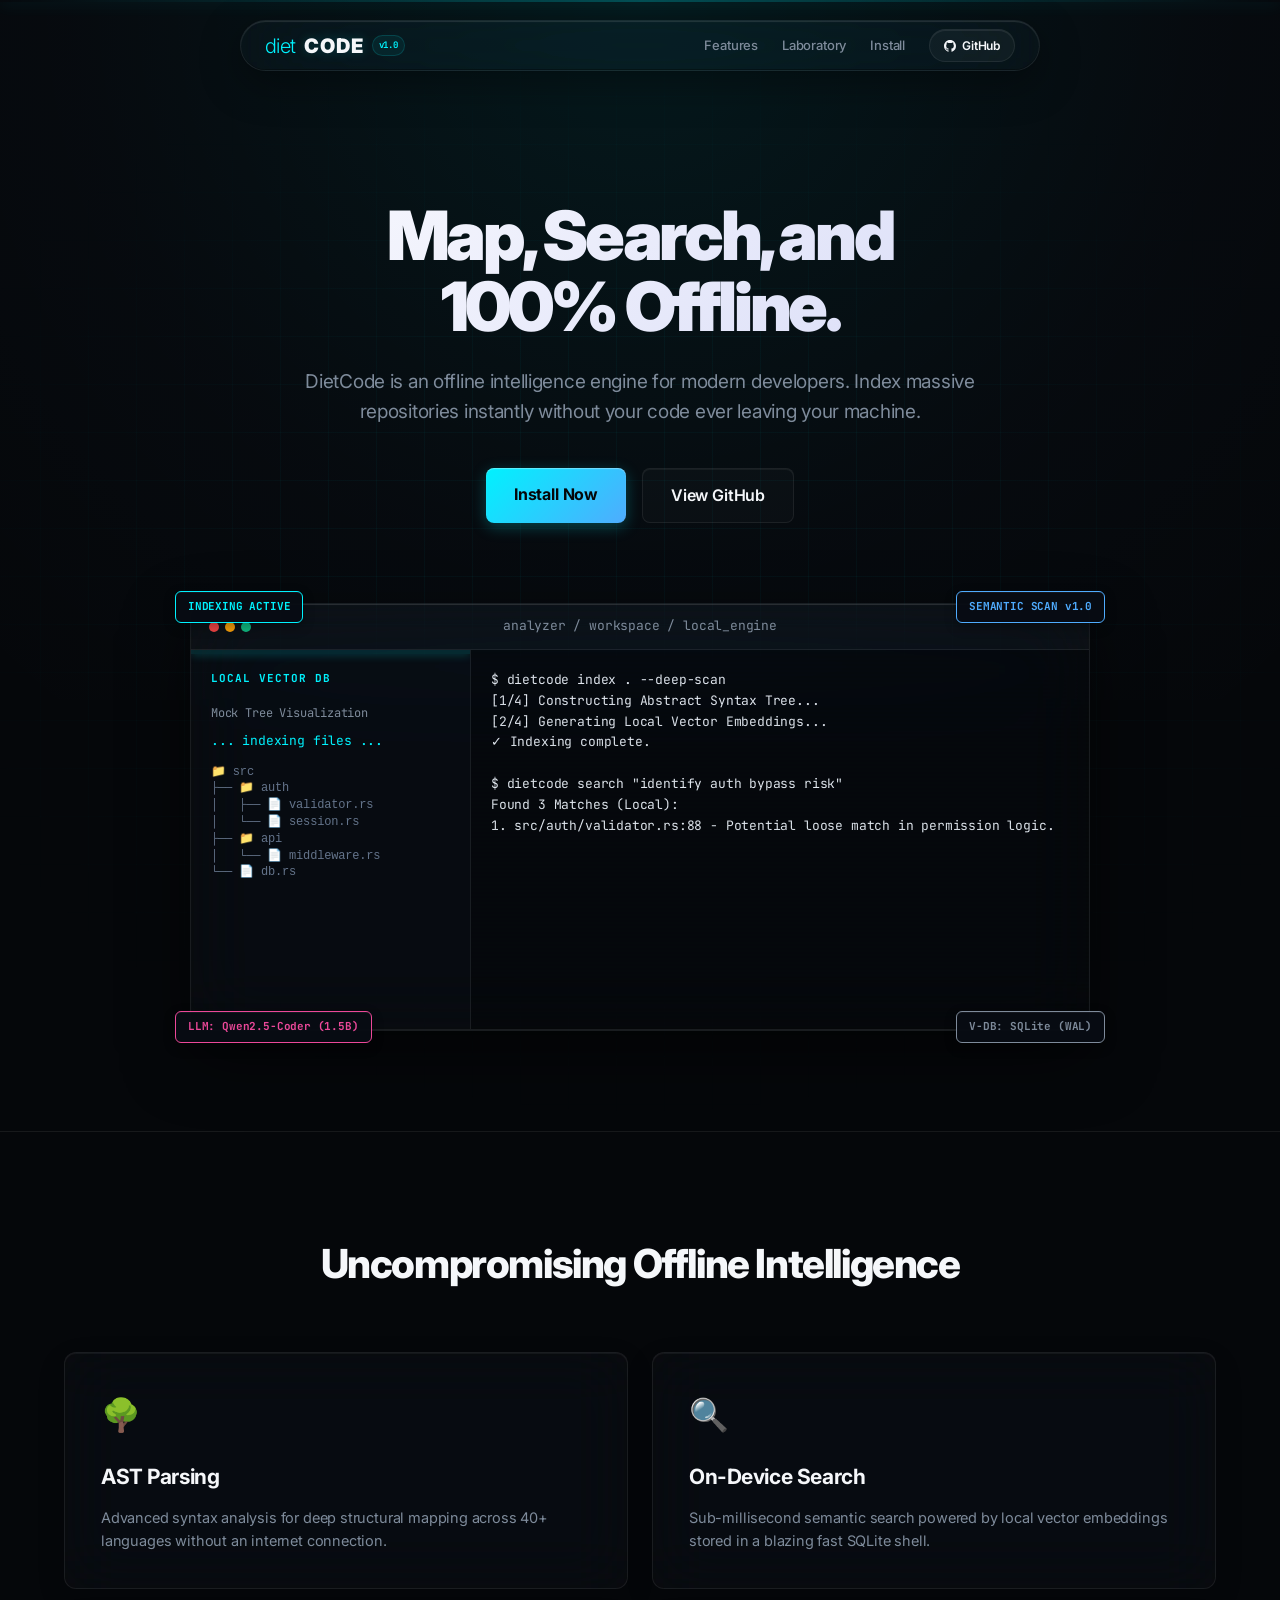
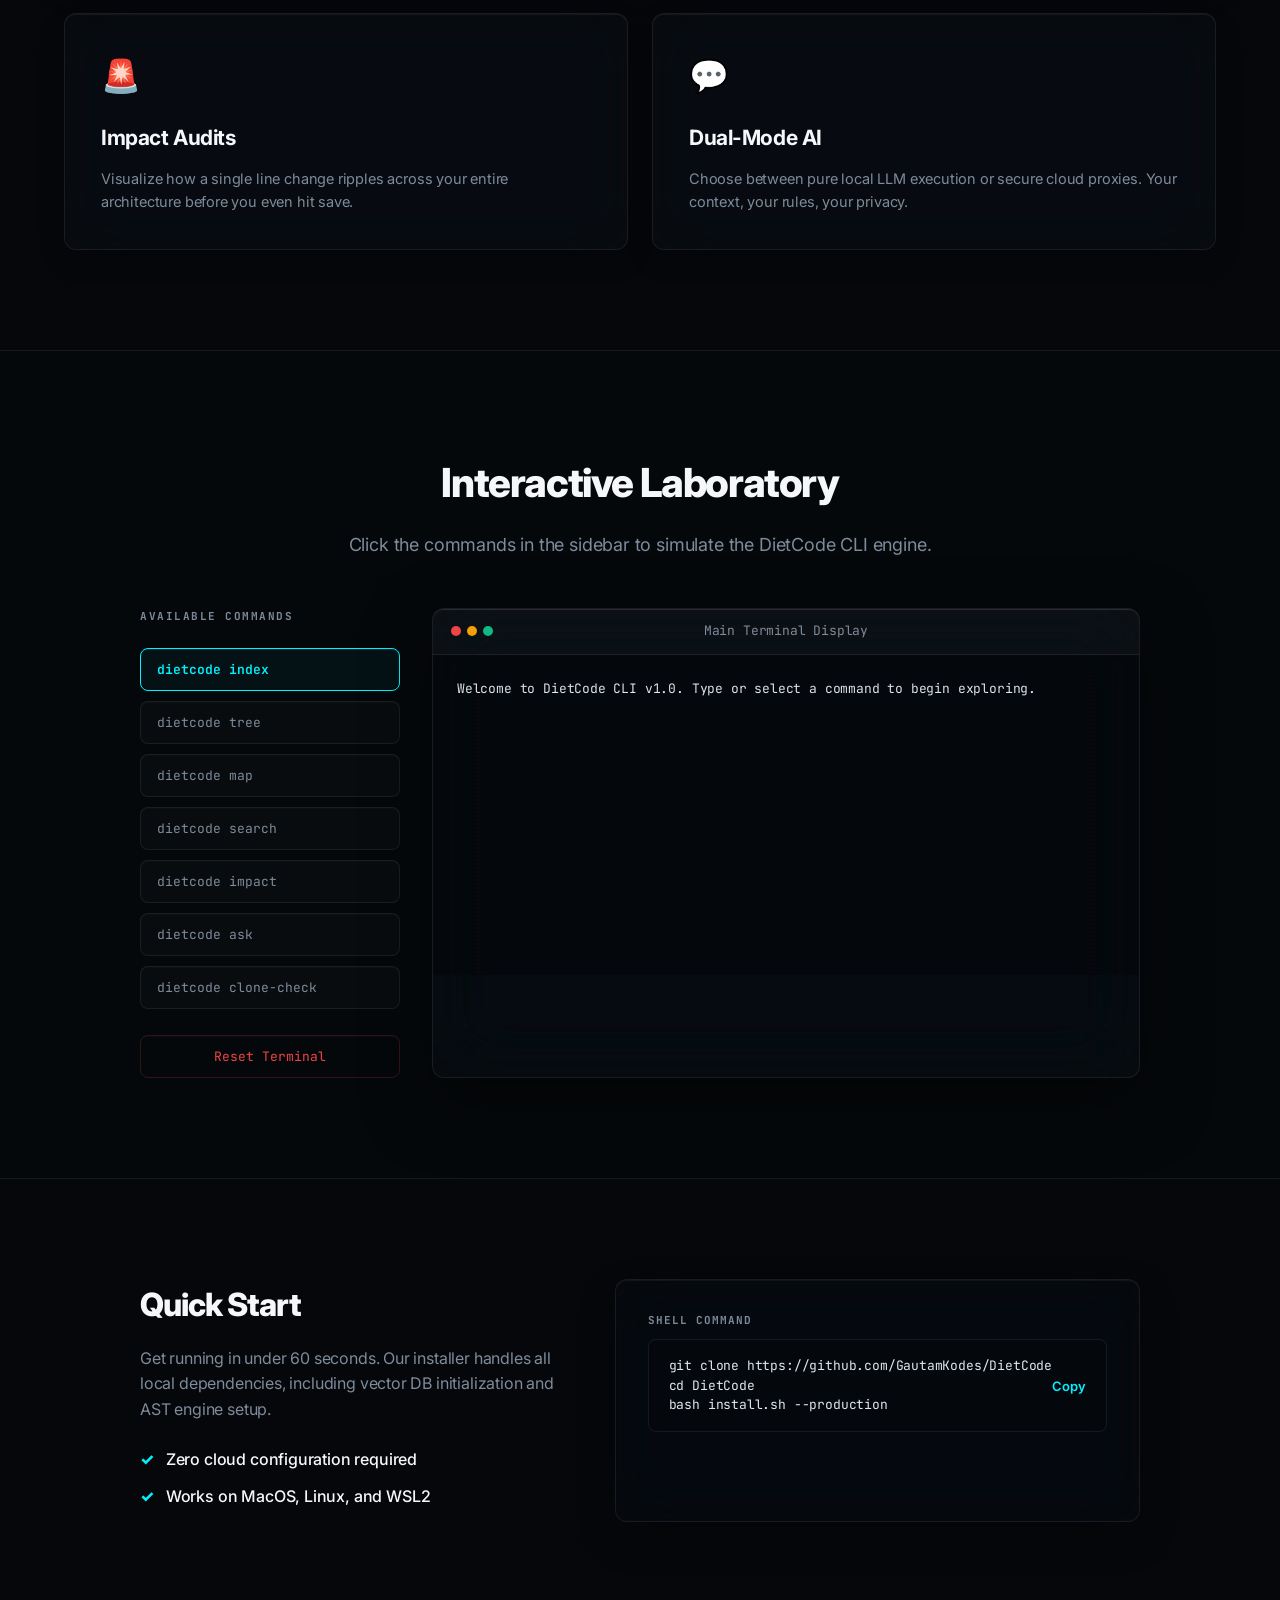
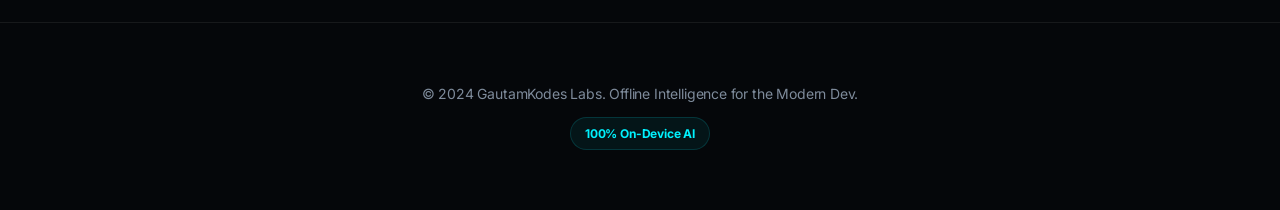
==== web/index.html @ 3bdc7937 "Web page" ====
<!DOCTYPE html>
<html lang="en">
<head>
  <meta charset="UTF-8">
  <meta name="viewport" content="width=device-width, initial-scale=1.0">
  <title>DietCode 🥤 | On-Device AI Code Cartographer & Analyzer</title>
  <meta name="description" content="An offline-ready, privacy-first local CLI utility that indexes codebases, maps dependency impact paths, performs semantic search, and runs codebase Q&A.">
  <link rel="stylesheet" href="style.css">
  <link rel="shortcut icon" href="logo.jpg" type="image/jpeg">
</head>
<body>
  <header>
    <div class="container">
      <a href="#" class="logo" id="header-logo-link">
        <span class="logo-prefix">diet</span><span class="logo-suffix">code</span>
        <span class="logo-version">v1.0</span>
      </a>
      <nav id="header-navigation">
        <a href="#features" id="nav-features">Features</a>
        <a href="#laboratory" id="nav-laboratory">Laboratory</a>
        <a href="#install" id="nav-install">Install</a>
        <a href="https://github.com/GautamKodes/DietCode" class="btn-github" id="nav-github-link" target="_blank">
          <svg stroke="currentColor" fill="currentColor" stroke-width="0" viewBox="0 0 16 16" height="1em" width="1em" xmlns="http://www.w3.org/2000/svg"><path d="M8 0C3.58 0 0 3.58 0 8c0 3.54 2.29 6.53 5.47 7.59.4.07.55-.17.55-.38 0-.19-.01-.82-.01-1.49-2.01.37-2.53-.49-2.69-.94-.09-.23-.48-.94-.82-1.13-.28-.15-.68-.52-.01-.53.63-.01 1.08.58 1.23.82.72 1.21 1.87.87 2.33.66.07-.52.28-.87.51-1.07-1.78-.2-3.64-.89-3.64-3.95 0-.87.31-1.59.82-2.15-.08-.2-.36-1.02.08-2.12 0 0 .67-.21 2.2.82.64-.18 1.32-.27 2-.27.68 0 1.36.09 2 .27 1.53-1.04 2.2-.82 2.2-.82.44 1.1.16 1.92.08 2.12.51.56.82 1.27.82 2.15 0 3.07-1.87 3.75-3.65 3.95.29.25.54.73.54 1.48 0 1.07-.01 1.93-.01 2.2 0 .21.15.46.55.38A8.012 8.012 0 0 0 16 8c0-4.42-3.58-8-8-8z"></path></svg>
          GitHub
        </a>
      </nav>
    </div>
  </header>

  <main>
    <section class="hero" id="hero-section">
      <div class="hero-scan-line"></div>
      <div class="container">
        <h1>Map, Search, and<br>100% Offline.</h1>
        <p>DietCode is an offline intelligence engine for modern developers. Index massive repositories instantly without your code ever leaving your machine.</p>
        <div class="hero-ctas">
          <a href="#install" class="btn-primary" id="hero-btn-install">Install Now</a>
          <a href="https://github.com/GautamKodes/DietCode" class="btn-secondary" id="hero-btn-github" target="_blank">View GitHub</a>
        </div>

        <div class="terminal-container-wrapper" id="hero-terminal-wrapper">
          <div class="floating-badge badge-top-left">INDEXING ACTIVE</div>
          <div class="floating-badge badge-top-right">SEMANTIC SCAN v1.0</div>
          <div class="floating-badge badge-bottom-left">LLM: Qwen2.5-Coder (1.5B)</div>
          <div class="floating-badge badge-bottom-right">V-DB: SQLite (WAL)</div>

          <div class="terminal-mockup" id="hero-terminal">
            <div class="terminal-header">
              <div class="terminal-dots">
                <span class="dot red"></span>
                <span class="dot yellow"></span>
                <span class="dot green"></span>
              </div>
              <div class="terminal-title">analyzer / workspace / local_engine</div>
              <div style="width: 42px;"></div>
            </div>
            <div class="terminal-split-body">
              <div class="terminal-lhs">
                <div class="terminal-lhs-scanline"></div>
                <div class="terminal-lhs-title">Local Vector DB</div>
                <div style="color: var(--text-muted); font-size: 12px; margin-bottom: 8px;">Mock Tree Visualization</div>
                <div style="color: var(--cyan); margin-bottom: 12px;">... indexing files ...</div>
                <pre style="color: #64748B; font-size: 12px; line-height: 1.4;">
📁 src
├── 📁 auth
│   ├── 📄 validator.rs
│   └── 📄 session.rs
├── 📁 api
│   └── 📄 middleware.rs
└── 📄 db.rs</pre>
              </div>
              <div class="terminal-rhs">
                <pre id="terminal-text" style="white-space: pre-wrap; font-family: var(--font-code); color: #E2E8F0;"></pre>
              </div>
            </div>
          </div>
        </div>
      </div>
    </section>

    <section class="features" id="features">
      <div class="container">
        <h2 class="section-title">Uncompromising Offline Intelligence</h2>
        <div class="features-grid">
          <div class="feature-card" id="feature-ast">
            <div class="feature-icon">🌳</div>
            <h3>AST Parsing</h3>
            <p>Advanced syntax analysis for deep structural mapping across 40+ languages without an internet connection.</p>
          </div>
          <div class="feature-card" id="feature-search">
            <div class="feature-icon">🔍</div>
            <h3>On-Device Search</h3>
            <p>Sub-millisecond semantic search powered by local vector embeddings stored in a blazing fast SQLite shell.</p>
          </div>
          <div class="feature-card" id="feature-impact">
            <div class="feature-icon">🚨</div>
            <h3>Impact Audits</h3>
            <p>Visualize how a single line change ripples across your entire architecture before you even hit save.</p>
          </div>
          <div class="feature-card" id="feature-qa">
            <div class="feature-icon">💬</div>
            <h3>Dual-Mode AI</h3>
            <p>Choose between pure local LLM execution or secure cloud proxies. Your context, your rules, your privacy.</p>
          </div>
        </div>
      </div>
    </section>

    <section class="interactive-demo" id="laboratory">
      <div class="container">
        <h2 class="section-title">Interactive Laboratory</h2>
        <p style="text-align: center; color: var(--text-muted); font-size: 18px; max-width: 600px; margin: -40px auto 48px auto;">Click the commands in the sidebar to simulate the DietCode CLI engine.</p>
        <div class="demo-layout">
          <div class="demo-sidebar" id="demo-controls">
            <div class="demo-sidebar-title">Available Commands</div>
            <button class="demo-btn active" data-cmd="index" id="btn-demo-index">dietcode index</button>
            <button class="demo-btn" data-cmd="tree" id="btn-demo-tree">dietcode tree</button>
            <button class="demo-btn" data-cmd="map" id="btn-demo-map">dietcode map</button>
            <button class="demo-btn" data-cmd="search" id="btn-demo-search">dietcode search</button>
            <button class="demo-btn" data-cmd="impact" id="btn-demo-impact">dietcode impact</button>
            <button class="demo-btn" data-cmd="ask" id="btn-demo-ask">dietcode ask</button>
            <button class="demo-btn" data-cmd="clone" id="btn-demo-clone">dietcode clone-check</button>
            <button class="demo-btn btn-reset" id="btn-demo-reset">Reset Terminal</button>
          </div>
          <div class="terminal-mockup" id="demo-terminal">
            <div class="terminal-header">
              <div class="terminal-dots">
                <span class="dot red"></span>
                <span class="dot yellow"></span>
                <span class="dot green"></span>
              </div>
              <div class="terminal-title">Main Terminal Display</div>
              <div style="width: 42px;"></div>
            </div>
            <div class="terminal-body" style="min-height: 320px;">
              <pre id="terminal-text-demo" style="white-space: pre-wrap; font-family: var(--font-code); color: #E2E8F0;"></pre>
            </div>
          </div>
        </div>
      </div>
    </section>

    <section class="installation" id="install">
      <div class="container">
        <div class="install-grid">
          <div class="install-info">
            <h3>Quick Start</h3>
            <p>Get running in under 60 seconds. Our installer handles all local dependencies, including vector DB initialization and AST engine setup.</p>
            <ul class="install-list">
              <li>Zero cloud configuration required</li>
              <li>Works on MacOS, Linux, and WSL2</li>
            </ul>
          </div>
          <div class="install-box">
            <div class="install-label">Shell Command</div>
            <div class="code-block" id="block-install">
              <pre id="code-install" style="font-family: var(--font-code); font-size: 13px; line-height: 1.5; color: #E2E8F0;">git clone https://github.com/GautamKodes/DietCode
cd DietCode
bash install.sh --production</pre>
              <button class="btn-copy" onclick="copyToClipboard('code-install', 'btn-copy-install')" id="btn-copy-install">Copy</button>
            </div>
          </div>
        </div>
      </div>
    </section>
  </main>

  <footer>
    <div class="container">
      <p>© 2024 GautamKodes Labs. Offline Intelligence for the Modern Dev.</p>
      <div class="badge" id="badge-privacy">100% On-Device AI</div>
    </div>
  </footer>

  <script src="app.js"></script>
</body>
</html>
---- web/style.css ----
@import url('https://fonts.googleapis.com/css2?family=Inter:wght@300;400;500;600;700;800;900&family=JetBrains+Mono:wght@400;500;600;700&display=swap');

:root {
  --bg: #05070A;
  --bg-glass: rgba(255, 255, 255, 0.02);
  --border: rgba(255, 255, 255, 0.07);
  --border-light: rgba(255, 255, 255, 0.12);
  --text-main: #F5F7FA;
  --text-muted: #7E8B9B;
  --cyan: #00F2FE;
  --blue: #4FACFE;
  --magenta: #EC4899;
  --font-main: 'Inter', -apple-system, BlinkMacSystemFont, "Segoe UI", Roboto, sans-serif;
  --font-code: 'JetBrains Mono', monospace;
}

* {
  box-sizing: border-box;
  margin: 0;
  padding: 0;
}

html {
  scroll-behavior: smooth;
}

body {
  background-color: var(--bg);
  color: var(--text-main);
  font-family: var(--font-main);
  min-height: 100vh;
  line-height: 1.6;
  overflow-x: hidden;
  position: relative;
  letter-spacing: -0.011em;
}

body::before {
  content: "";
  position: absolute;
  top: 0;
  left: 0;
  right: 0;
  height: 700px;
  background: radial-gradient(circle at 50% 0%, rgba(0, 242, 254, 0.08) 0%, rgba(79, 172, 254, 0.02) 60%, transparent 100%);
  pointer-events: none;
  z-index: 1;
}

.container {
  width: 100%;
  max-width: 1200px;
  margin: 0 auto;
  padding: 0 24px;
}

header {
  position: fixed;
  top: 20px;
  left: 50%;
  transform: translateX(-50%);
  width: calc(100% - 48px);
  max-width: 800px;
  padding: 8px 24px;
  border-radius: 30px;
  background: var(--bg-glass);
  backdrop-filter: blur(40px) saturate(220%);
  -webkit-backdrop-filter: blur(40px) saturate(220%);
  border: 1px solid var(--border);
  box-shadow: 
    inset 0 1px 1px 0 rgba(255, 255, 255, 0.12),
    inset 0 -1px 0 0 rgba(0, 0, 0, 0.3),
    0 1px 3px rgba(0, 0, 0, 0.1),
    0 12px 40px rgba(0, 0, 0, 0.35);
  z-index: 100;
  transition: all 0.3s cubic-bezier(0.16, 1, 0.3, 1);
}

header:hover {
  border-color: rgba(255, 255, 255, 0.15);
  box-shadow: 
    inset 0 1px 1px 0 rgba(255, 255, 255, 0.2),
    inset 0 -1px 0 0 rgba(0, 0, 0, 0.3),
    0 1px 3px rgba(0, 0, 0, 0.15),
    0 16px 48px rgba(0, 242, 254, 0.08);
}

header .container {
  display: flex;
  justify-content: space-between;
  align-items: center;
  padding: 0;
}

.logo {
  display: flex;
  align-items: center;
  gap: 8px;
  text-decoration: none;
}

.logo-prefix {
  font-size: 20px;
  font-weight: 300;
  color: var(--cyan);
  letter-spacing: -0.03em;
}

.logo-suffix {
  font-size: 20px;
  font-weight: 900;
  color: var(--text-main);
  text-transform: uppercase;
  letter-spacing: 0.05em;
  text-shadow: 0 0 12px rgba(0, 242, 254, 0.2);
}

.logo-version {
  font-family: var(--font-code);
  font-size: 9px;
  font-weight: 700;
  color: var(--cyan);
  background: rgba(0, 242, 254, 0.06);
  padding: 2px 6px;
  border-radius: 20px;
  border: 1px solid rgba(0, 242, 254, 0.15);
}

nav {
  display: flex;
  align-items: center;
  gap: 24px;
}

nav a {
  color: var(--text-muted);
  text-decoration: none;
  font-size: 13px;
  font-weight: 500;
  transition: color 0.2s ease;
}

nav a:hover {
  color: var(--cyan);
}

.btn-github {
  display: flex;
  align-items: center;
  gap: 6px;
  padding: 6px 14px;
  border-radius: 30px;
  background: rgba(255, 255, 255, 0.04);
  border: 1px solid var(--border);
  color: var(--text-main);
  text-decoration: none;
  font-size: 12px;
  font-weight: 600;
  box-shadow: inset 0 1px 0 rgba(255, 255, 255, 0.08);
  transition: all 0.2s ease;
}

.btn-github:hover {
  background: rgba(255, 255, 255, 0.08);
  border-color: var(--border-light);
}

.hero {
  padding: 200px 0 100px 0;
  text-align: center;
  position: relative;
}

.hero::after {
  content: "";
  position: absolute;
  top: 0;
  left: 0;
  right: 0;
  bottom: 0;
  background-image: 
    linear-gradient(rgba(0, 242, 254, 0.035) 1px, transparent 1px),
    linear-gradient(90deg, rgba(0, 242, 254, 0.035) 1px, transparent 1px);
  background-size: 48px 48px;
  background-position: center top;
  mask-image: radial-gradient(ellipse 60% 50% at 50% 50%, black 40%, transparent 100%);
  -webkit-mask-image: radial-gradient(ellipse 60% 50% at 50% 50%, black 40%, transparent 100%);
  pointer-events: none;
  z-index: 1;
}

.hero-scan-line {
  position: absolute;
  top: 0;
  left: 0;
  width: 100%;
  height: 2px;
  background: linear-gradient(90deg, transparent, var(--cyan), transparent);
  box-shadow: 0 0 15px var(--cyan);
  opacity: 0.25;
  animation: scan-vertical 7s linear infinite;
  pointer-events: none;
  z-index: 2;
}

@keyframes scan-vertical {
  0% { top: 0%; }
  100% { top: 100%; }
}

.hero .container {
  position: relative;
  z-index: 3;
}

.hero h1 {
  font-size: 68px;
  font-weight: 900;
  letter-spacing: -0.05em;
  line-height: 1.05;
  margin-bottom: 24px;
  background: linear-gradient(135deg, #FFFFFF 0%, #D2D6F6 100%);
  -webkit-background-clip: text;
  -webkit-text-fill-color: transparent;
}

.hero p {
  font-size: 19px;
  color: var(--text-muted);
  max-width: 740px;
  margin: 0 auto 40px auto;
  letter-spacing: -0.015em;
}

.hero-ctas {
  display: flex;
  justify-content: center;
  gap: 16px;
  margin-bottom: 80px;
}

.btn-primary {
  padding: 14px 28px;
  border-radius: 8px;
  background: linear-gradient(135deg, var(--cyan) 0%, var(--blue) 100%);
  color: #05070A;
  text-decoration: none;
  font-weight: 700;
  box-shadow: 
    inset 0 1px 1px rgba(255, 255, 255, 0.35),
    0 4px 15px rgba(0, 242, 254, 0.25);
  transition: all 0.2s ease;
}

.btn-primary:hover {
  transform: translateY(-2px);
  box-shadow: 
    inset 0 1px 1px rgba(255, 255, 255, 0.4),
    0 8px 25px rgba(0, 242, 254, 0.4);
}

.btn-secondary {
  padding: 14px 28px;
  border-radius: 8px;
  background: var(--bg-glass);
  border: 1px solid var(--border);
  color: var(--text-main);
  text-decoration: none;
  font-weight: 600;
  box-shadow: inset 0 1px 0 rgba(255, 255, 255, 0.05);
  transition: all 0.2s ease;
}

.btn-secondary:hover {
  border-color: var(--border-light);
  background: rgba(255, 255, 255, 0.05);
}

.terminal-container-wrapper {
  position: relative;
  max-width: 900px;
  margin: 0 auto;
}

.floating-badge {
  position: absolute;
  padding: 6px 12px;
  border-radius: 6px;
  background: rgba(8, 12, 20, 0.95);
  border: 1px solid var(--border);
  font-family: var(--font-code);
  font-size: 11px;
  font-weight: 700;
  z-index: 10;
  box-shadow: 
    inset 0 1px 0 rgba(255, 255, 255, 0.05),
    0 4px 12px rgba(0, 0, 0, 0.3);
}

@keyframes float-badge-1 {
  0%, 100% { transform: translateY(0) rotate(0deg); }
  50% { transform: translateY(-6px) rotate(-1deg); }
}
@keyframes float-badge-2 {
  0%, 100% { transform: translateY(0) rotate(0deg); }
  50% { transform: translateY(6px) rotate(1deg); }
}

.badge-top-left {
  top: -12px;
  left: -15px;
  border-color: var(--cyan);
  color: var(--cyan);
  animation: float-badge-1 6s ease-in-out infinite;
}

.badge-top-right {
  top: -12px;
  right: -15px;
  border-color: var(--blue);
  color: var(--blue);
  animation: float-badge-2 8s ease-in-out infinite;
}

.badge-bottom-left {
  bottom: -12px;
  left: -15px;
  border-color: var(--magenta);
  color: var(--magenta);
  animation: float-badge-2 7s ease-in-out infinite;
}

.badge-bottom-right {
  bottom: -12px;
  right: -15px;
  border-color: var(--text-muted);
  color: var(--text-muted);
  animation: float-badge-1 9s ease-in-out infinite;
}

.terminal-mockup {
  background: rgba(255, 255, 255, 0.015);
  backdrop-filter: blur(35px) saturate(200%);
  -webkit-backdrop-filter: blur(35px) saturate(200%);
  border: 1px solid var(--border);
  border-radius: 12px;
  text-align: left;
  box-shadow: 
    inset 0 1px 1px 0 rgba(255, 255, 255, 0.08),
    0 24px 64px rgba(0, 0, 0, 0.55);
  overflow: hidden;
  position: relative;
}

.terminal-header {
  background: rgba(255, 255, 255, 0.02);
  padding: 12px 18px;
  border-bottom: 1px solid var(--border);
  display: flex;
  justify-content: space-between;
  align-items: center;
  box-shadow: inset 0 1px 0 rgba(255, 255, 255, 0.05);
}

.terminal-dots {
  display: flex;
  gap: 6px;
}

.dot {
  width: 10px;
  height: 10px;
  border-radius: 50%;
}

.dot.red { background: #EF4444; }
.dot.yellow { background: #F59E0B; }
.dot.green { background: #10B981; }

.terminal-title {
  font-family: var(--font-code);
  font-size: 13px;
  color: var(--text-muted);
}

.terminal-split-body {
  display: grid;
  grid-template-columns: 280px 1fr;
  min-height: 380px;
  border-bottom: 1px solid var(--border);
}

.terminal-lhs {
  background: rgba(255, 255, 255, 0.005);
  border-right: 1px solid var(--border);
  padding: 20px;
  font-family: var(--font-code);
  font-size: 13px;
  color: var(--text-muted);
  position: relative;
  overflow: hidden;
}

.terminal-lhs-scanline {
  position: absolute;
  top: 0;
  left: 0;
  width: 100%;
  height: 4px;
  background: rgba(0, 242, 254, 0.12);
  box-shadow: 0 0 10px rgba(0, 242, 254, 0.35);
  animation: lhs-scan 4.5s ease-in-out infinite;
  pointer-events: none;
}

@keyframes lhs-scan {
  0% { top: 0%; }
  50% { top: 100%; }
  100% { top: 0%; }
}

.terminal-lhs-title {
  color: var(--cyan);
  font-weight: 700;
  margin-bottom: 16px;
  font-size: 11px;
  text-transform: uppercase;
  letter-spacing: 1px;
}

.terminal-rhs {
  padding: 20px;
  font-family: var(--font-code);
  font-size: 13px;
  color: #F1F5F9;
  background: rgba(0, 0, 0, 0.25);
  overflow-y: auto;
  position: relative;
}

.terminal-rhs::after, .terminal-body::after {
  content: "";
  position: absolute;
  top: 0;
  left: 0;
  width: 100%;
  height: 100%;
  background: linear-gradient(
    rgba(18, 16, 16, 0) 50%, 
    rgba(0, 0, 0, 0.2) 50%
  );
  background-size: 100% 4px;
  z-index: 10;
  pointer-events: none;
  opacity: 0.3;
}

.features {
  padding: 100px 0;
  border-top: 1px solid var(--border);
}

.section-title {
  text-align: center;
  font-size: 40px;
  font-weight: 800;
  margin-bottom: 56px;
  letter-spacing: -0.035em;
}

.features-grid {
  display: grid;
  grid-template-columns: repeat(2, 1fr);
  gap: 24px;
}

.feature-card {
  background: var(--bg-glass);
  backdrop-filter: blur(30px) saturate(200%);
  -webkit-backdrop-filter: blur(30px) saturate(200%);
  border: 1px solid var(--border);
  border-radius: 12px;
  padding: 36px;
  box-shadow: 
    inset 0 1px 1px 0 rgba(255, 255, 255, 0.06),
    0 10px 30px rgba(0, 0, 0, 0.1);
  transition: all 0.3s cubic-bezier(0.16, 1, 0.3, 1);
}

.feature-card:hover {
  border-color: rgba(255, 255, 255, 0.15);
  transform: translateY(-4px);
  box-shadow: 
    inset 0 1px 1px 0 rgba(255, 255, 255, 0.12),
    0 16px 40px rgba(0, 242, 254, 0.04);
}

.feature-icon {
  font-size: 32px;
  margin-bottom: 20px;
}

.feature-card h3 {
  font-size: 21px;
  font-weight: 700;
  margin-bottom: 12px;
  letter-spacing: -0.02em;
}

.feature-card p {
  color: var(--text-muted);
  font-size: 14.5px;
  line-height: 1.6;
}

.interactive-demo {
  padding: 100px 0;
  background: rgba(0, 242, 254, 0.005);
  border-top: 1px solid var(--border);
  border-bottom: 1px solid var(--border);
}

.demo-layout {
  display: grid;
  grid-template-columns: 260px 1fr;
  gap: 32px;
  max-width: 1000px;
  margin: 0 auto;
}

.demo-sidebar-title {
  font-family: var(--font-code);
  font-size: 11px;
  color: var(--text-muted);
  margin-bottom: 12px;
  letter-spacing: 1.5px;
  text-transform: uppercase;
  font-weight: 700;
}

.demo-sidebar {
  display: flex;
  flex-direction: column;
  gap: 10px;
}

.demo-btn {
  background: rgba(255, 255, 255, 0.02);
  border: 1px solid var(--border);
  border-radius: 8px;
  padding: 12px 16px;
  color: var(--text-muted);
  font-family: var(--font-code);
  font-size: 13px;
  text-align: left;
  cursor: pointer;
  box-shadow: inset 0 1px 0 rgba(255, 255, 255, 0.02);
  transition: all 0.2s ease;
}

.demo-btn:hover {
  background: rgba(255, 255, 255, 0.05);
  color: var(--text-main);
  border-color: var(--border-light);
}

.demo-btn.active {
  background: rgba(0, 242, 254, 0.04);
  border-color: var(--cyan);
  color: var(--cyan);
  font-weight: 600;
  box-shadow: inset 0 1px 0 rgba(0, 242, 254, 0.1);
}

.btn-reset {
  margin-top: 16px;
  background: transparent;
  border: 1px solid rgba(239, 68, 68, 0.2);
  color: #EF4444;
  text-align: center;
  transition: all 0.2s;
}

.btn-reset:hover {
  background: rgba(239, 68, 68, 0.05);
  border-color: #EF4444;
}

.terminal-body {
  padding: 24px;
  font-family: var(--font-code);
  font-size: 13px;
  color: #F1F5F9;
  background: rgba(0, 0, 0, 0.25);
  overflow-y: auto;
  position: relative;
}

.installation {
  padding: 100px 0;
}

.install-grid {
  display: grid;
  grid-template-columns: 1fr 1fr;
  gap: 40px;
  max-width: 1000px;
  margin: 0 auto;
}

.install-info h3 {
  font-size: 32px;
  font-weight: 800;
  margin-bottom: 16px;
  letter-spacing: -0.03em;
}

.install-info p {
  color: var(--text-muted);
  margin-bottom: 24px;
}

.install-list {
  list-style: none;
}

.install-list li {
  display: flex;
  align-items: center;
  gap: 12px;
  color: var(--text-main);
  font-weight: 500;
  margin-bottom: 12px;
}

.install-list li::before {
  content: "✓";
  color: var(--cyan);
  font-weight: 800;
}

.install-box {
  background: rgba(255, 255, 255, 0.01);
  backdrop-filter: blur(30px) saturate(200%);
  -webkit-backdrop-filter: blur(30px) saturate(200%);
  border: 1px solid var(--border);
  border-radius: 12px;
  padding: 32px;
  box-shadow: 
    inset 0 1px 1px 0 rgba(255, 255, 255, 0.06),
    0 16px 40px rgba(0, 0, 0, 0.2);
}

.install-label {
  font-family: var(--font-code);
  font-size: 11px;
  color: var(--text-muted);
  text-transform: uppercase;
  margin-bottom: 10px;
  letter-spacing: 1px;
  font-weight: 700;
}

.code-block {
  background: rgba(0, 0, 0, 0.15);
  border: 1px solid var(--border);
  border-radius: 8px;
  padding: 16px 20px;
  font-family: var(--font-code);
  font-size: 13.5px;
  color: #F1F5F9;
  display: flex;
  justify-content: space-between;
  align-items: center;
}

.btn-copy {
  background: transparent;
  border: none;
  color: var(--cyan);
  cursor: pointer;
  font-family: var(--font-main);
  font-size: 13px;
  font-weight: 600;
  transition: opacity 0.2s;
}

.btn-copy:hover {
  opacity: 0.8;
}

footer {
  padding: 60px 0;
  border-top: 1px solid var(--border);
  text-align: center;
}

footer p {
  color: var(--text-muted);
  font-size: 14px;
  margin-bottom: 12px;
}

.badge {
  display: inline-block;
  padding: 6px 14px;
  border-radius: 20px;
  background: rgba(0, 242, 254, 0.06);
  border: 1px solid rgba(0, 242, 254, 0.15);
  color: var(--cyan);
  font-size: 12px;
  font-weight: 700;
}

@media (max-width: 900px) {
  .hero h1 {
    font-size: 44px;
  }
  header {
    width: calc(100% - 24px);
    border-radius: 20px;
  }
  .floating-badge {
    display: none;
  }
  .features-grid {
    grid-template-columns: 1fr;
  }
  .demo-layout {
    grid-template-columns: 1fr;
  }
  .install-grid {
    grid-template-columns: 1fr;
  }
  .terminal-split-body {
    grid-template-columns: 1fr;
  }
}
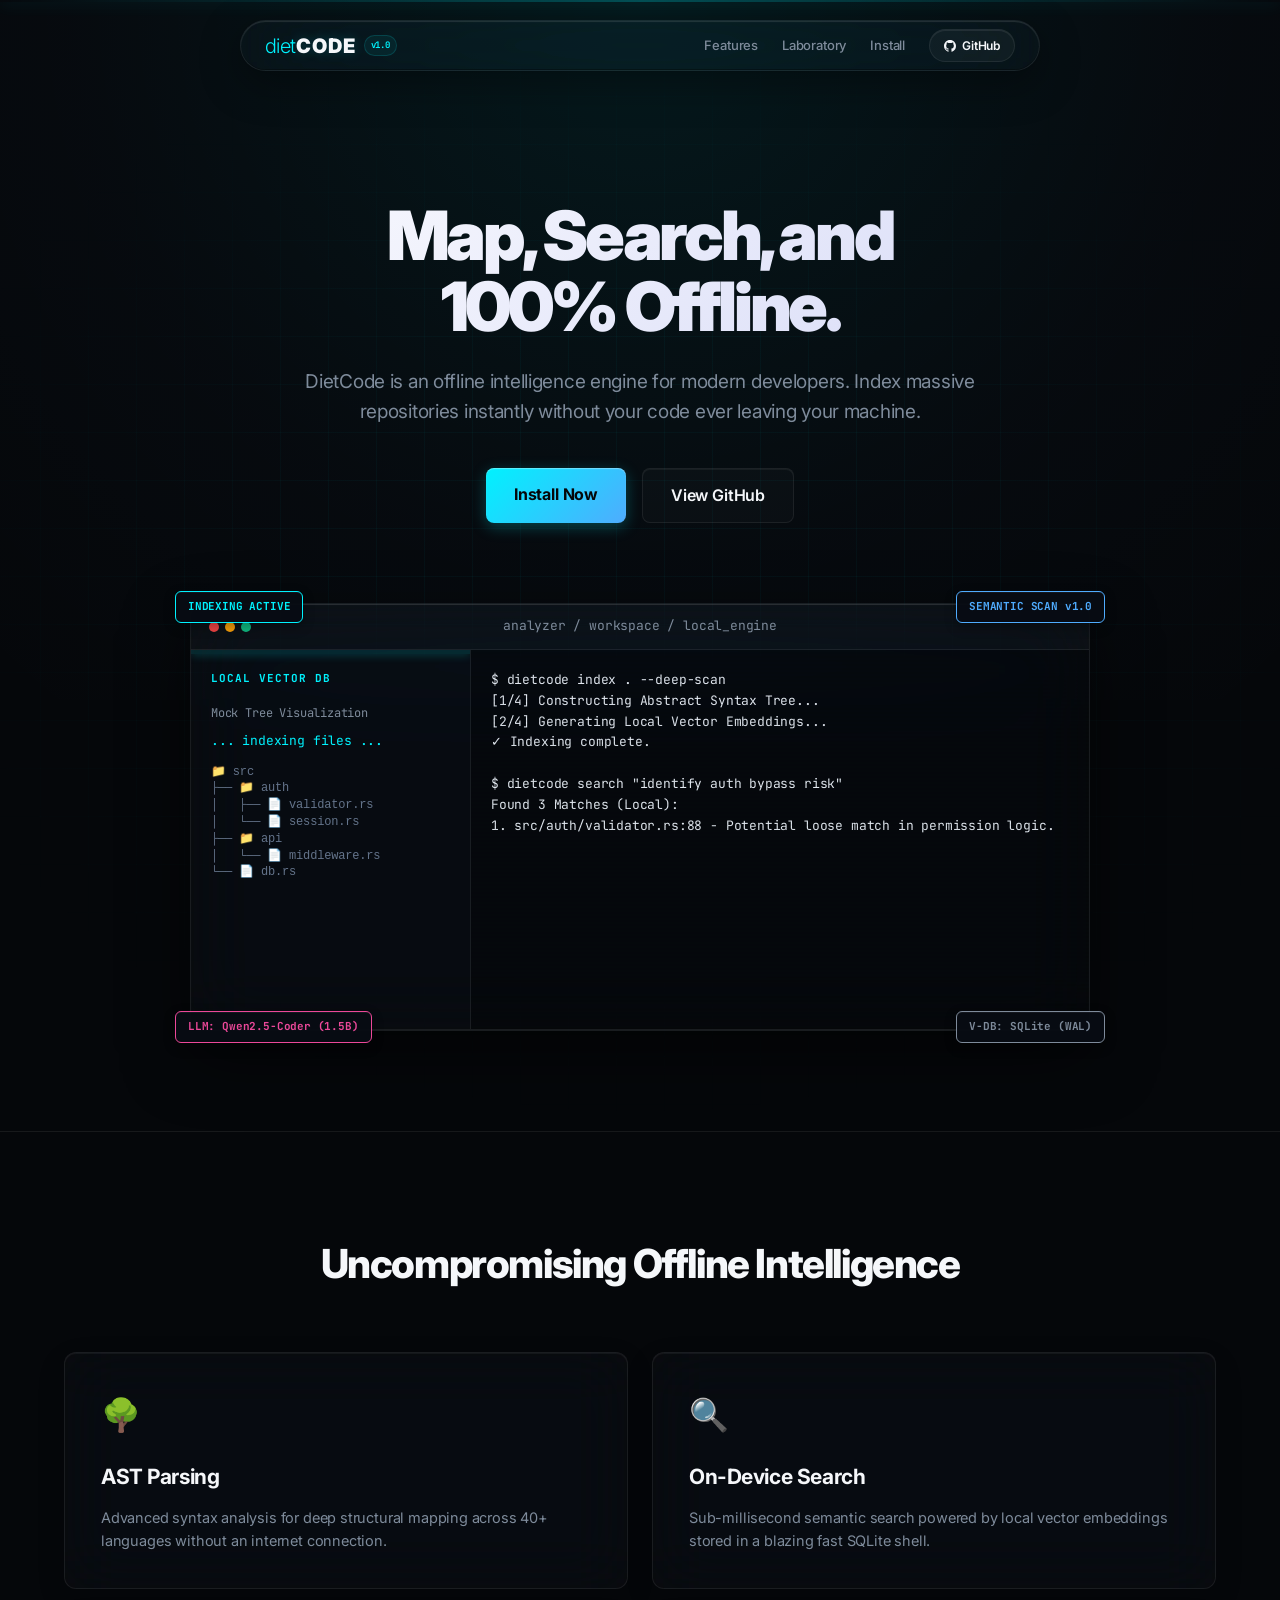
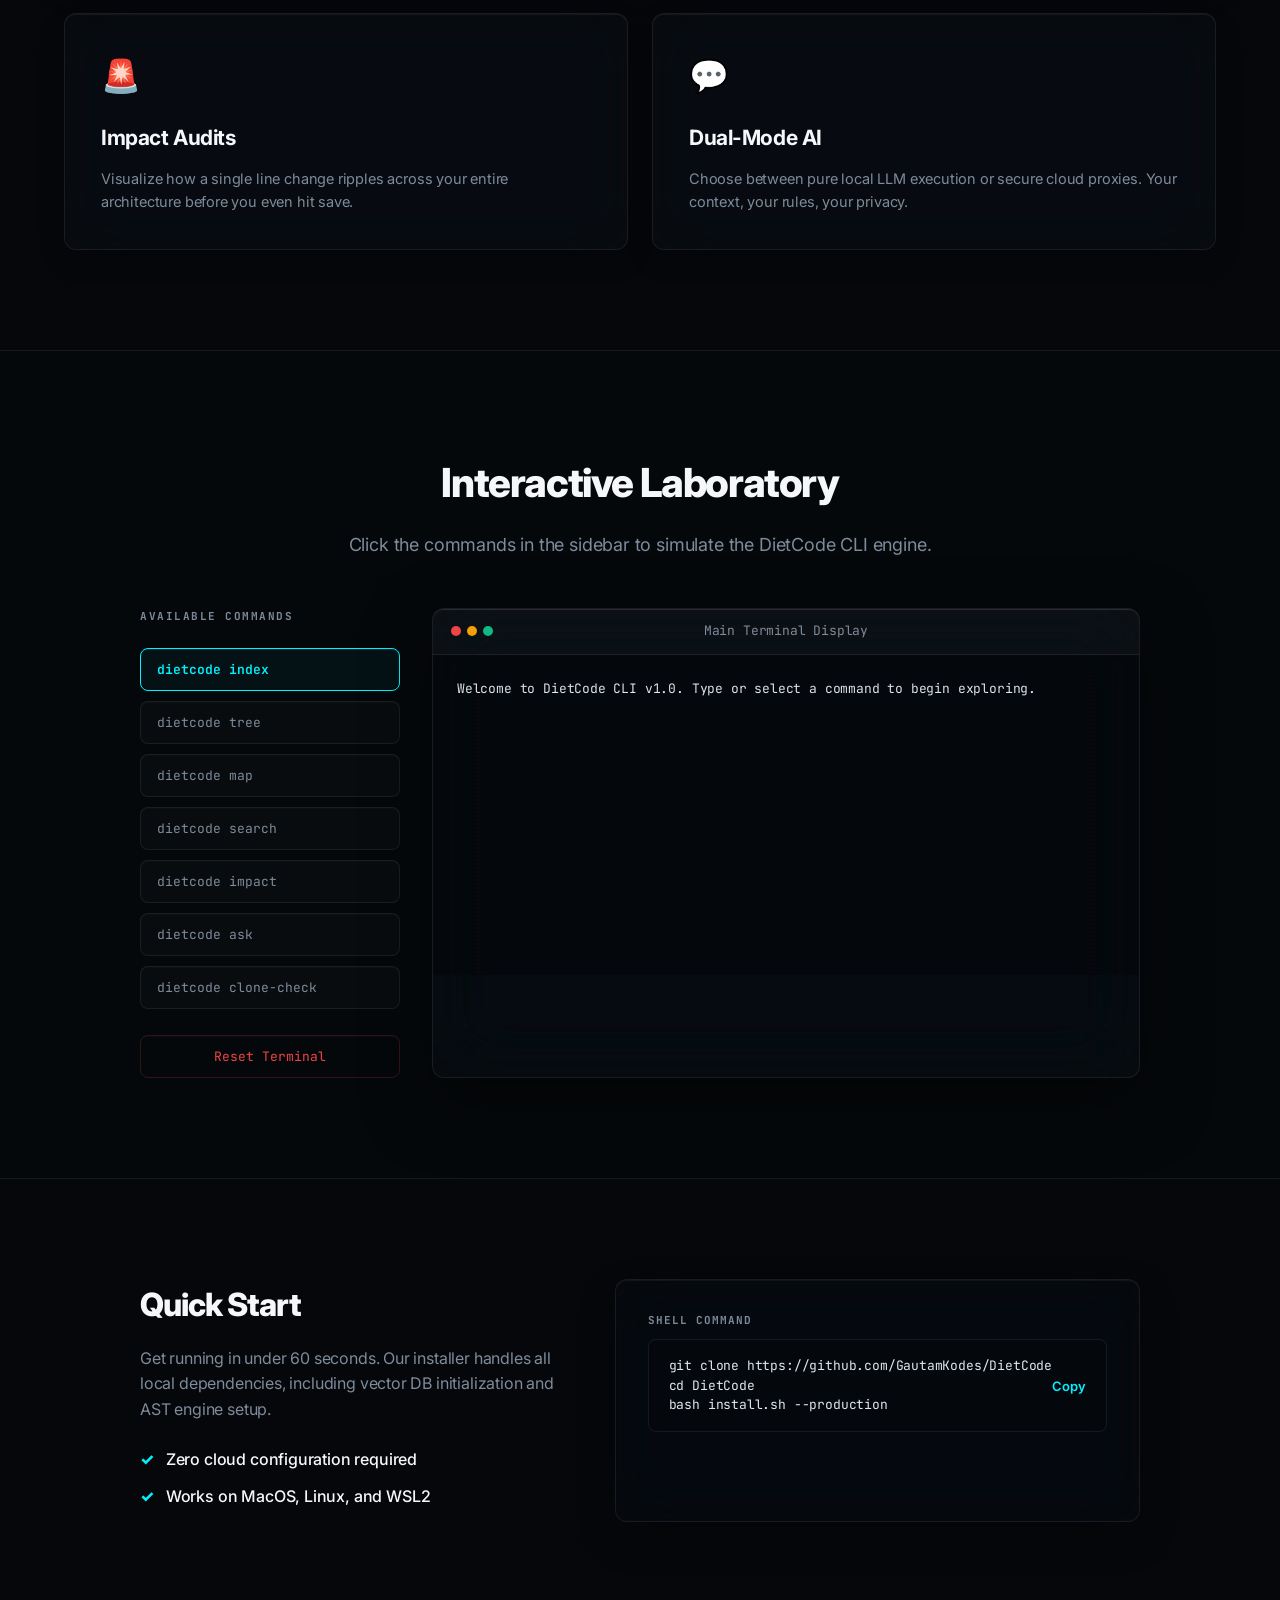
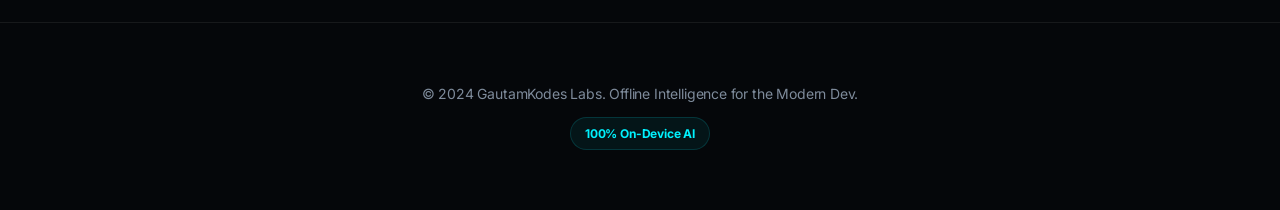
==== commit 54691bbb: "fix(web): remove gap between diet and code in navbar logo wordmark" ====
--- a/web/index.html
+++ b/web/index.html
@@ -12,7 +12,7 @@
   <header>
     <div class="container">
       <a href="#" class="logo" id="header-logo-link">
-        <span class="logo-prefix">diet</span><span class="logo-suffix">code</span>
+        <span class="logo-wordmark"><span class="logo-prefix">diet</span><span class="logo-suffix">code</span></span>
         <span class="logo-version">v1.0</span>
       </a>
       <nav id="header-navigation">
--- a/web/style.css
+++ b/web/style.css
@@ -97,6 +97,11 @@
   align-items: center;
   gap: 8px;
   text-decoration: none;
+}
+
+.logo-wordmark {
+  display: inline-flex;
+  align-items: baseline;
 }
 
 .logo-prefix {
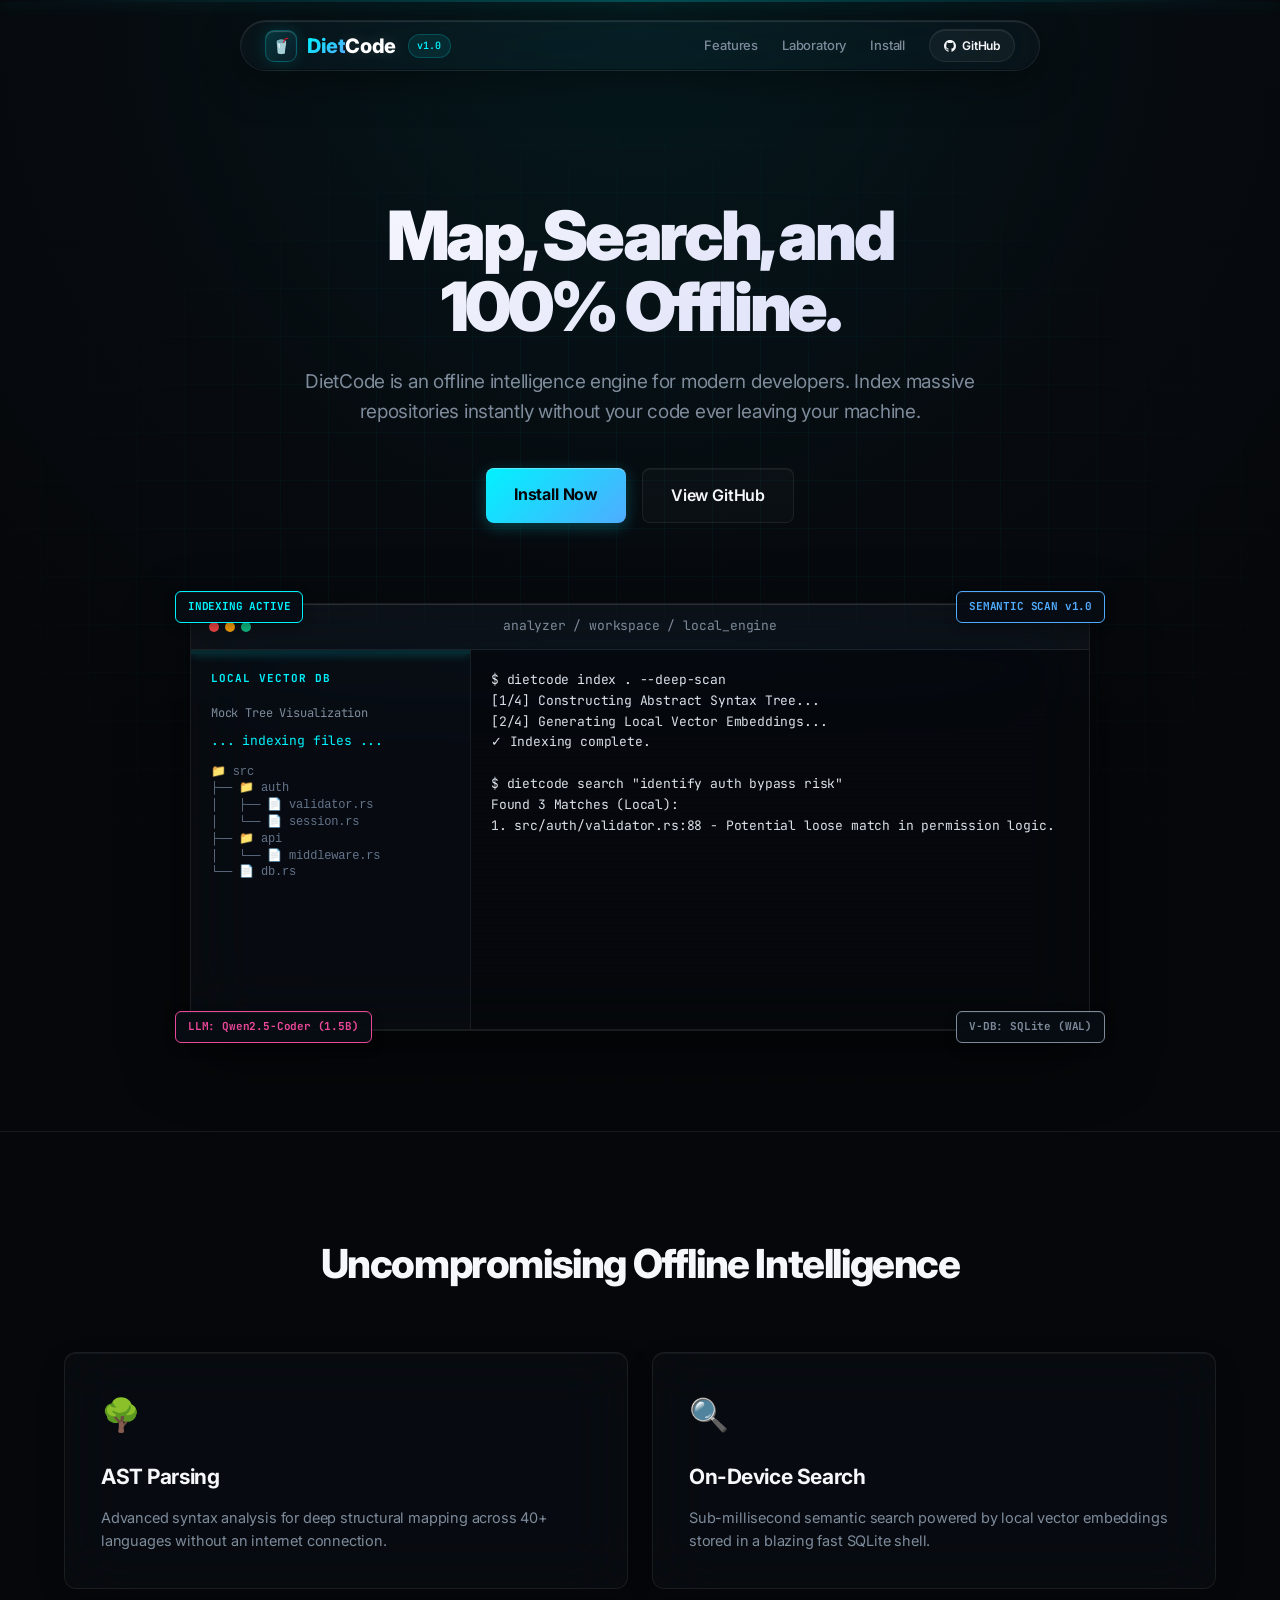
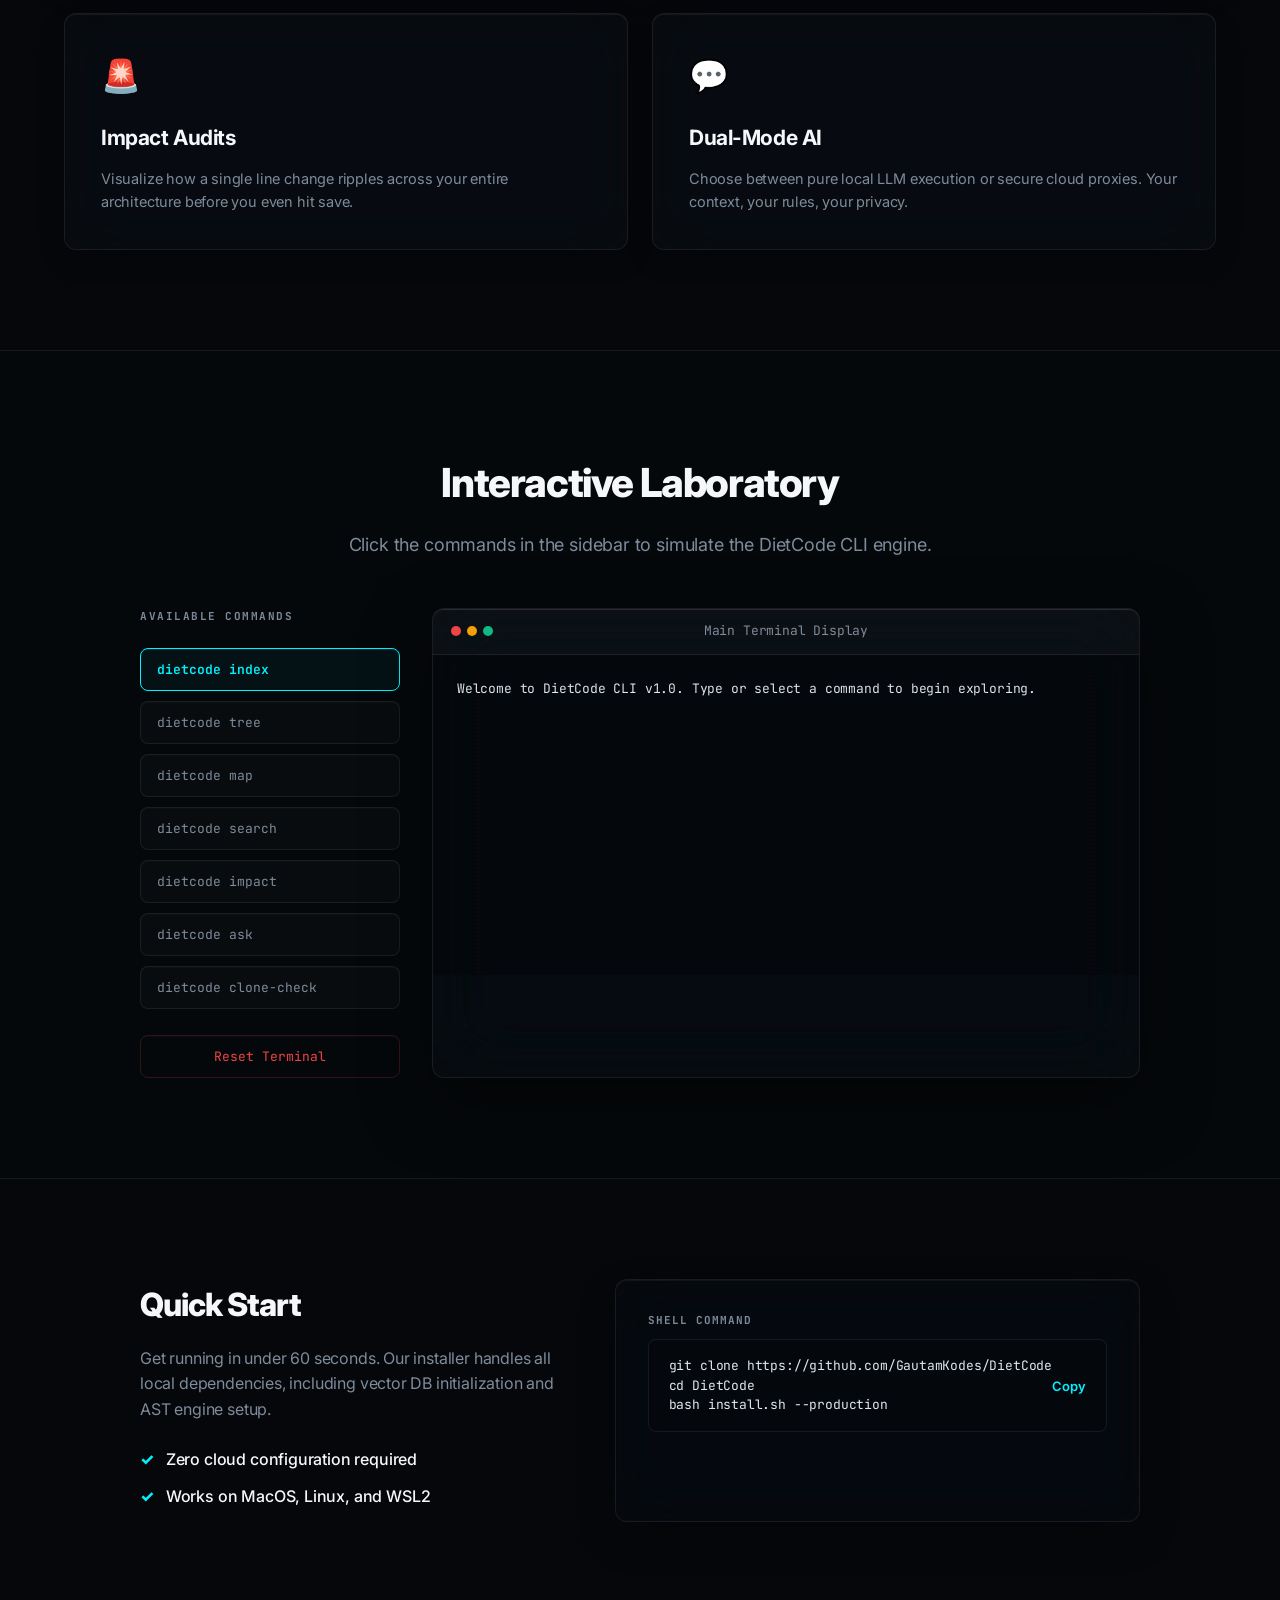
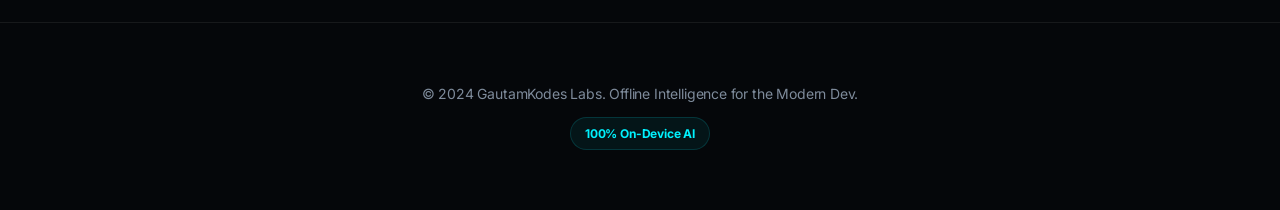
==== commit 5f9317ef: "style(web): redesign navbar logo with glass icon, gradient typography, and balanced spacing" ====
--- a/web/index.html
+++ b/web/index.html
@@ -12,7 +12,10 @@
   <header>
     <div class="container">
       <a href="#" class="logo" id="header-logo-link">
-        <span class="logo-wordmark"><span class="logo-prefix">diet</span><span class="logo-suffix">code</span></span>
+        <div class="logo-icon-wrapper">🥤</div>
+        <span class="logo-wordmark">
+          <span class="logo-prefix">Diet</span><span class="logo-suffix">Code</span>
+        </span>
         <span class="logo-version">v1.0</span>
       </a>
       <nav id="header-navigation">
--- a/web/style.css
+++ b/web/style.css
@@ -95,40 +95,70 @@
 .logo {
   display: flex;
   align-items: center;
-  gap: 8px;
+  gap: 10px;
   text-decoration: none;
+  transition: opacity 0.2s ease;
+}
+
+.logo:hover {
+  opacity: 0.95;
+}
+
+.logo-icon-wrapper {
+  width: 32px;
+  height: 32px;
+  border-radius: 9px;
+  background: linear-gradient(135deg, rgba(0, 242, 254, 0.15) 0%, rgba(79, 172, 254, 0.05) 100%);
+  border: 1px solid rgba(0, 242, 254, 0.25);
+  display: flex;
+  align-items: center;
+  justify-content: center;
+  font-size: 15px;
+  box-shadow: 0 0 16px rgba(0, 242, 254, 0.15), inset 0 1px 1px rgba(255, 255, 255, 0.2);
+  transition: transform 0.3s cubic-bezier(0.16, 1, 0.3, 1), box-shadow 0.3s ease;
+}
+
+.logo:hover .logo-icon-wrapper {
+  transform: scale(1.06) rotate(-4deg);
+  box-shadow: 0 0 20px rgba(0, 242, 254, 0.3), inset 0 1px 1px rgba(255, 255, 255, 0.3);
 }
 
 .logo-wordmark {
   display: inline-flex;
-  align-items: baseline;
+  align-items: center;
+  font-size: 20px;
+  line-height: 1;
 }
 
 .logo-prefix {
   font-size: 20px;
-  font-weight: 300;
-  color: var(--cyan);
-  letter-spacing: -0.03em;
+  font-weight: 800;
+  background: linear-gradient(135deg, #00F2FE 0%, #4FACFE 100%);
+  -webkit-background-clip: text;
+  -webkit-text-fill-color: transparent;
+  letter-spacing: -0.02em;
 }
 
 .logo-suffix {
   font-size: 20px;
-  font-weight: 900;
-  color: var(--text-main);
-  text-transform: uppercase;
-  letter-spacing: 0.05em;
-  text-shadow: 0 0 12px rgba(0, 242, 254, 0.2);
+  font-weight: 800;
+  color: #FFFFFF;
+  letter-spacing: -0.02em;
+  text-transform: none;
+  text-shadow: 0 0 16px rgba(255, 255, 255, 0.15);
 }
 
 .logo-version {
   font-family: var(--font-code);
-  font-size: 9px;
-  font-weight: 700;
+  font-size: 10px;
+  font-weight: 600;
   color: var(--cyan);
-  background: rgba(0, 242, 254, 0.06);
-  padding: 2px 6px;
+  background: rgba(0, 242, 254, 0.08);
+  padding: 3px 8px;
   border-radius: 20px;
-  border: 1px solid rgba(0, 242, 254, 0.15);
+  border: 1px solid rgba(0, 242, 254, 0.2);
+  letter-spacing: 0.02em;
+  margin-left: 2px;
 }
 
 nav {
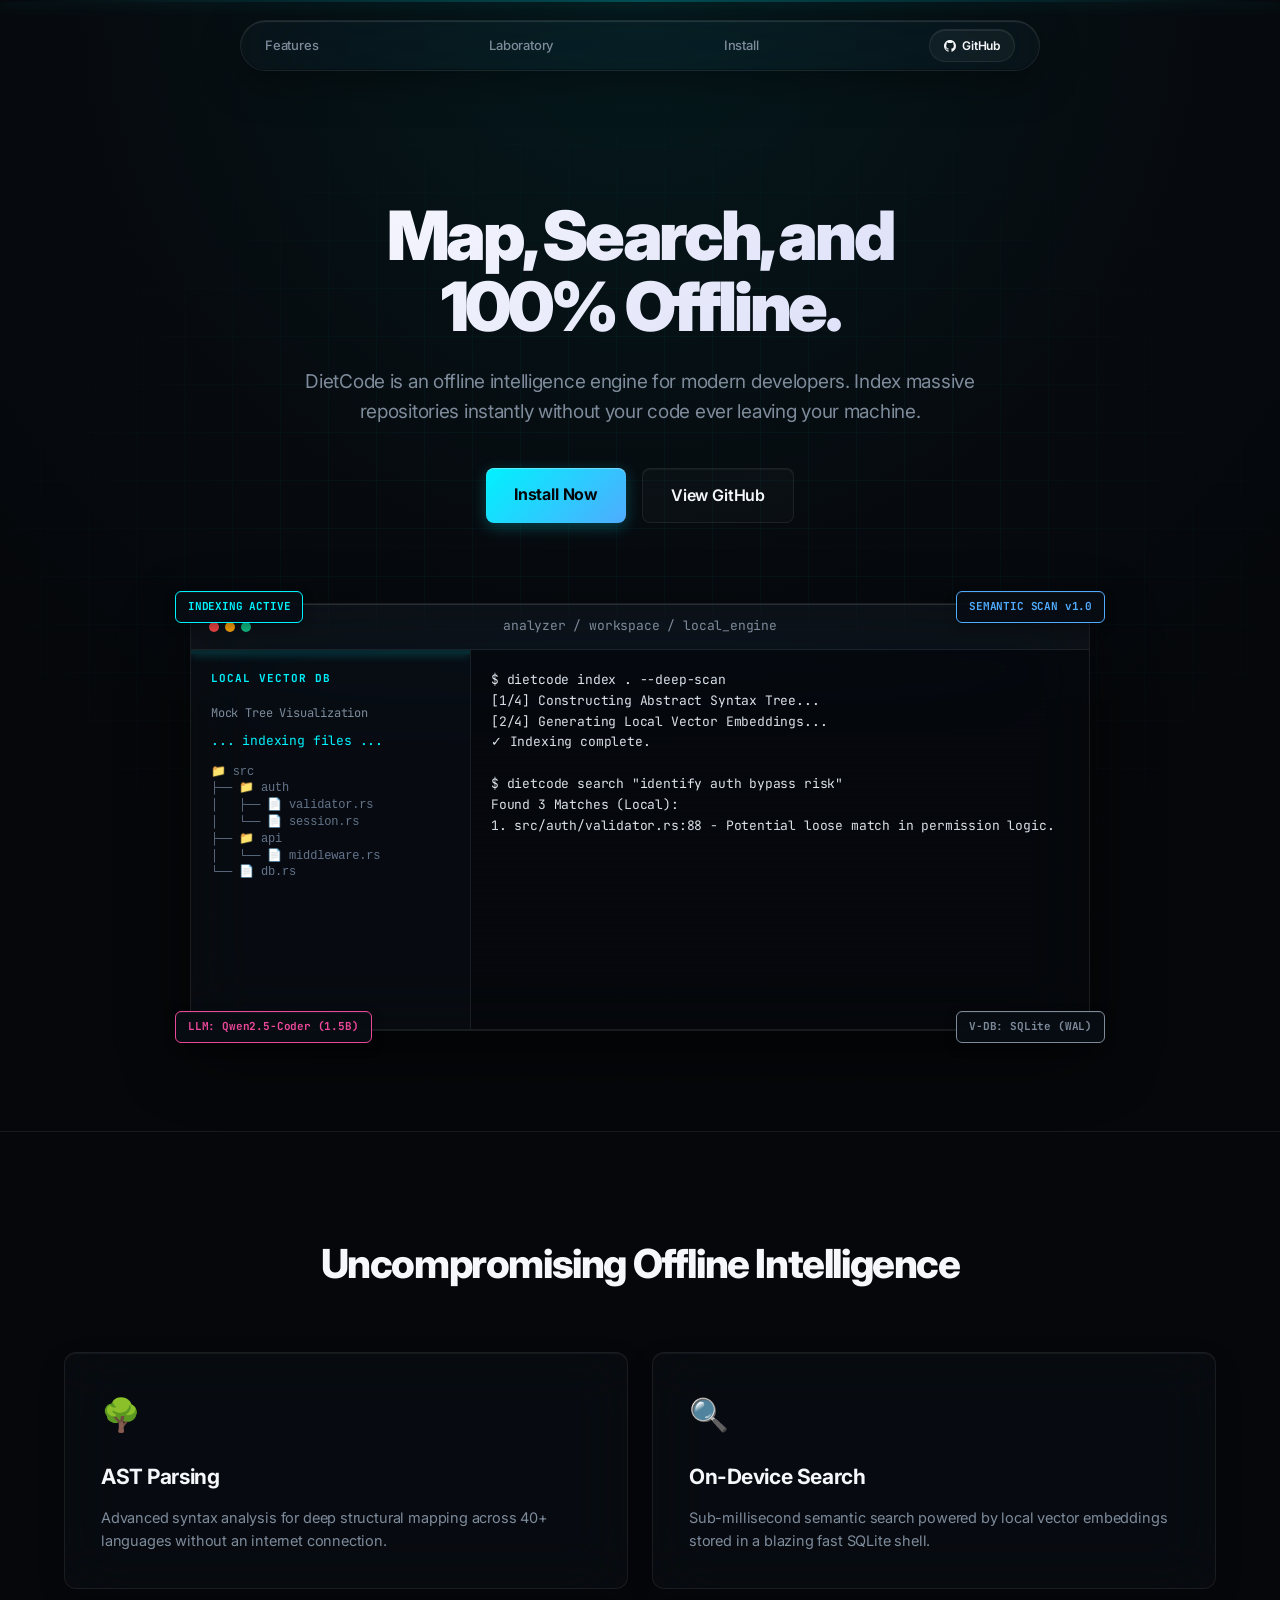
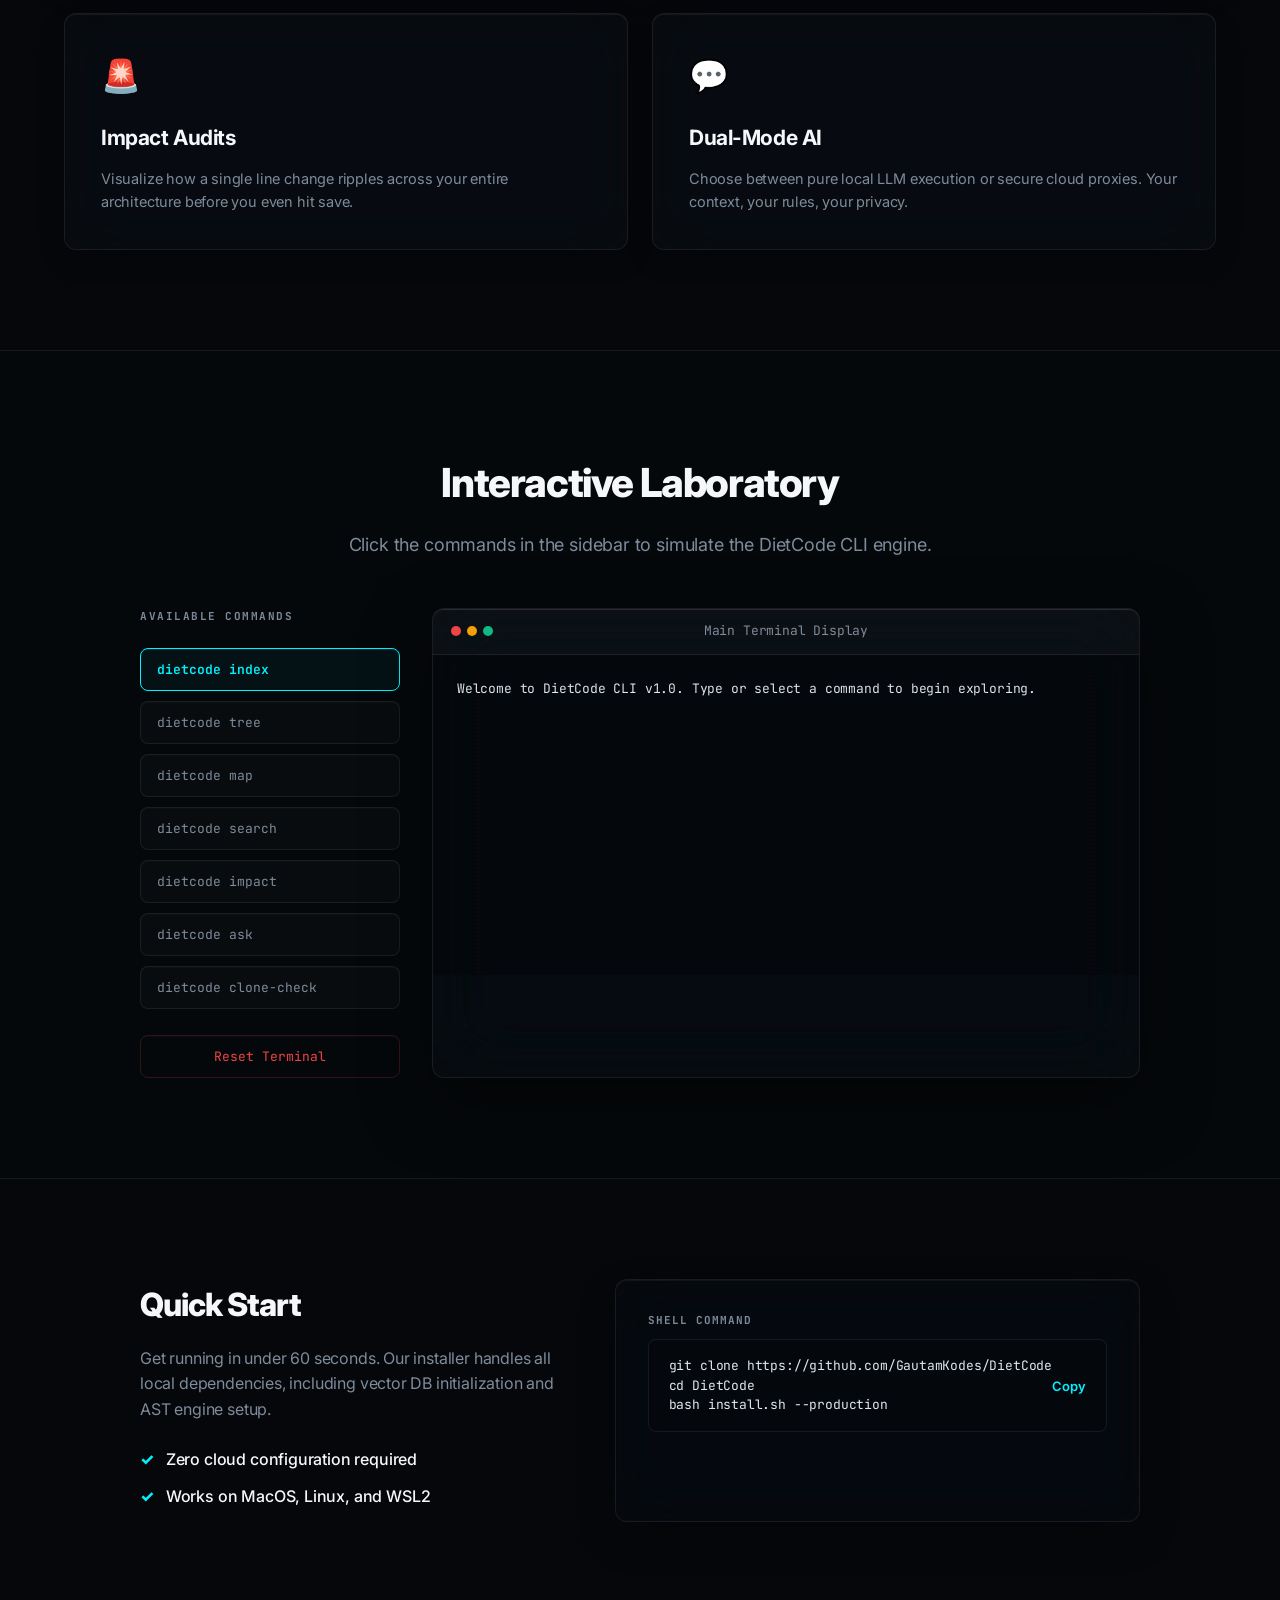
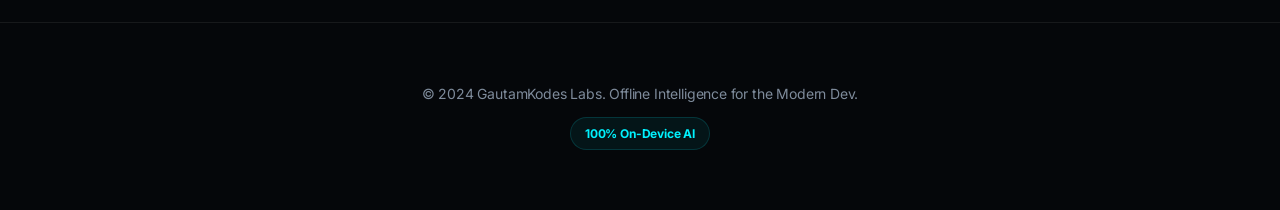
==== commit b060720c: "Add Apple-style liquid glass web landing page with interactive terminal simulator" ====
--- a/web/index.html
+++ b/web/index.html
@@ -11,13 +11,6 @@
 <body>
   <header>
     <div class="container">
-      <a href="#" class="logo" id="header-logo-link">
-        <div class="logo-icon-wrapper">🥤</div>
-        <span class="logo-wordmark">
-          <span class="logo-prefix">Diet</span><span class="logo-suffix">Code</span>
-        </span>
-        <span class="logo-version">v1.0</span>
-      </a>
       <nav id="header-navigation">
         <a href="#features" id="nav-features">Features</a>
         <a href="#laboratory" id="nav-laboratory">Laboratory</a>
--- a/web/style.css
+++ b/web/style.css
@@ -87,65 +87,10 @@
 
 header .container {
   display: flex;
-  justify-content: space-between;
+  justify-content: center;
   align-items: center;
   padding: 0;
-}
-
-.logo {
-  display: flex;
-  align-items: center;
-  gap: 10px;
-  text-decoration: none;
-  transition: opacity 0.2s ease;
-}
-
-.logo:hover {
-  opacity: 0.95;
-}
-
-.logo-icon-wrapper {
-  width: 32px;
-  height: 32px;
-  border-radius: 9px;
-  background: linear-gradient(135deg, rgba(0, 242, 254, 0.15) 0%, rgba(79, 172, 254, 0.05) 100%);
-  border: 1px solid rgba(0, 242, 254, 0.25);
-  display: flex;
-  align-items: center;
-  justify-content: center;
-  font-size: 15px;
-  box-shadow: 0 0 16px rgba(0, 242, 254, 0.15), inset 0 1px 1px rgba(255, 255, 255, 0.2);
-  transition: transform 0.3s cubic-bezier(0.16, 1, 0.3, 1), box-shadow 0.3s ease;
-}
-
-.logo:hover .logo-icon-wrapper {
-  transform: scale(1.06) rotate(-4deg);
-  box-shadow: 0 0 20px rgba(0, 242, 254, 0.3), inset 0 1px 1px rgba(255, 255, 255, 0.3);
-}
-
-.logo-wordmark {
-  display: inline-flex;
-  align-items: center;
-  font-size: 20px;
-  line-height: 1;
-}
-
-.logo-prefix {
-  font-size: 20px;
-  font-weight: 800;
-  background: linear-gradient(135deg, #00F2FE 0%, #4FACFE 100%);
-  -webkit-background-clip: text;
-  -webkit-text-fill-color: transparent;
-  letter-spacing: -0.02em;
-}
-
-.logo-suffix {
-  font-size: 20px;
-  font-weight: 800;
-  color: #FFFFFF;
-  letter-spacing: -0.02em;
-  text-transform: none;
-  text-shadow: 0 0 16px rgba(255, 255, 255, 0.15);
+  width: 100%;
 }
 
 .logo-version {
@@ -164,6 +109,8 @@
 nav {
   display: flex;
   align-items: center;
+  justify-content: space-between;
+  width: 100%;
   gap: 24px;
 }
 
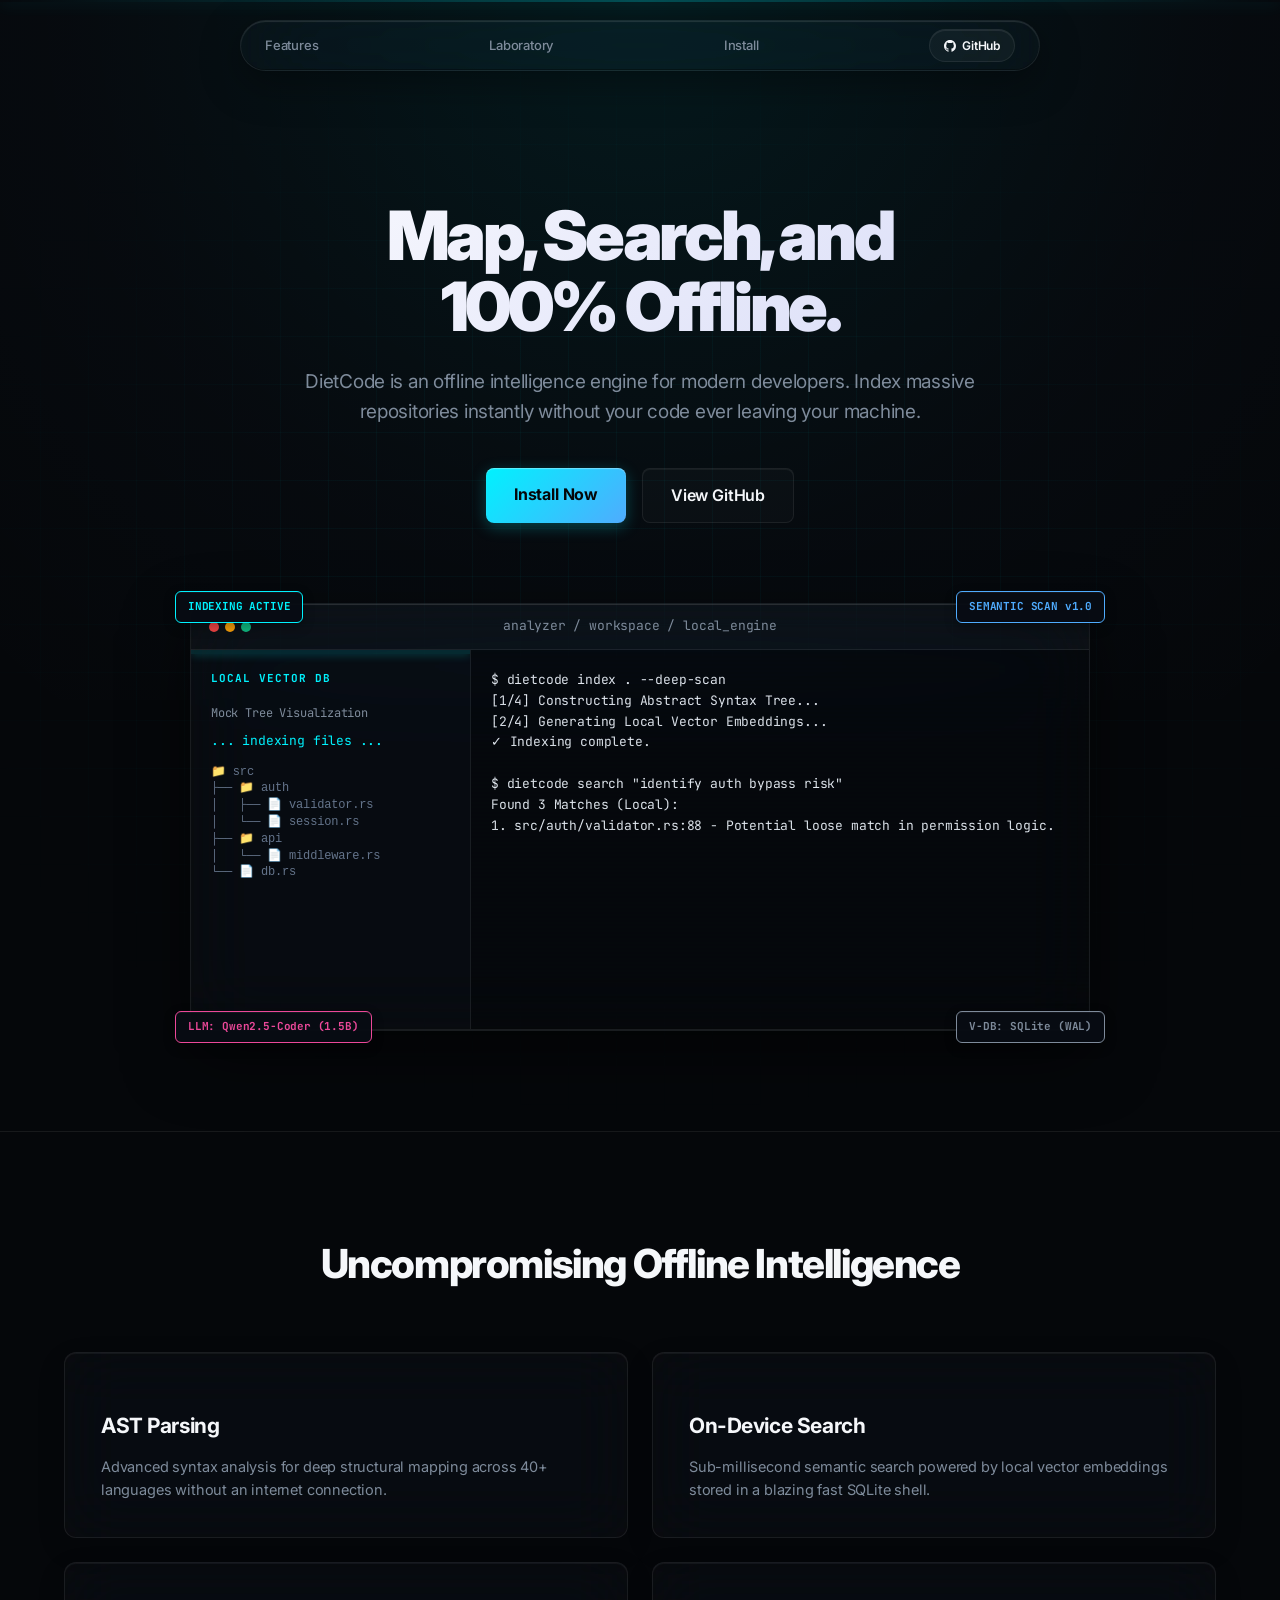
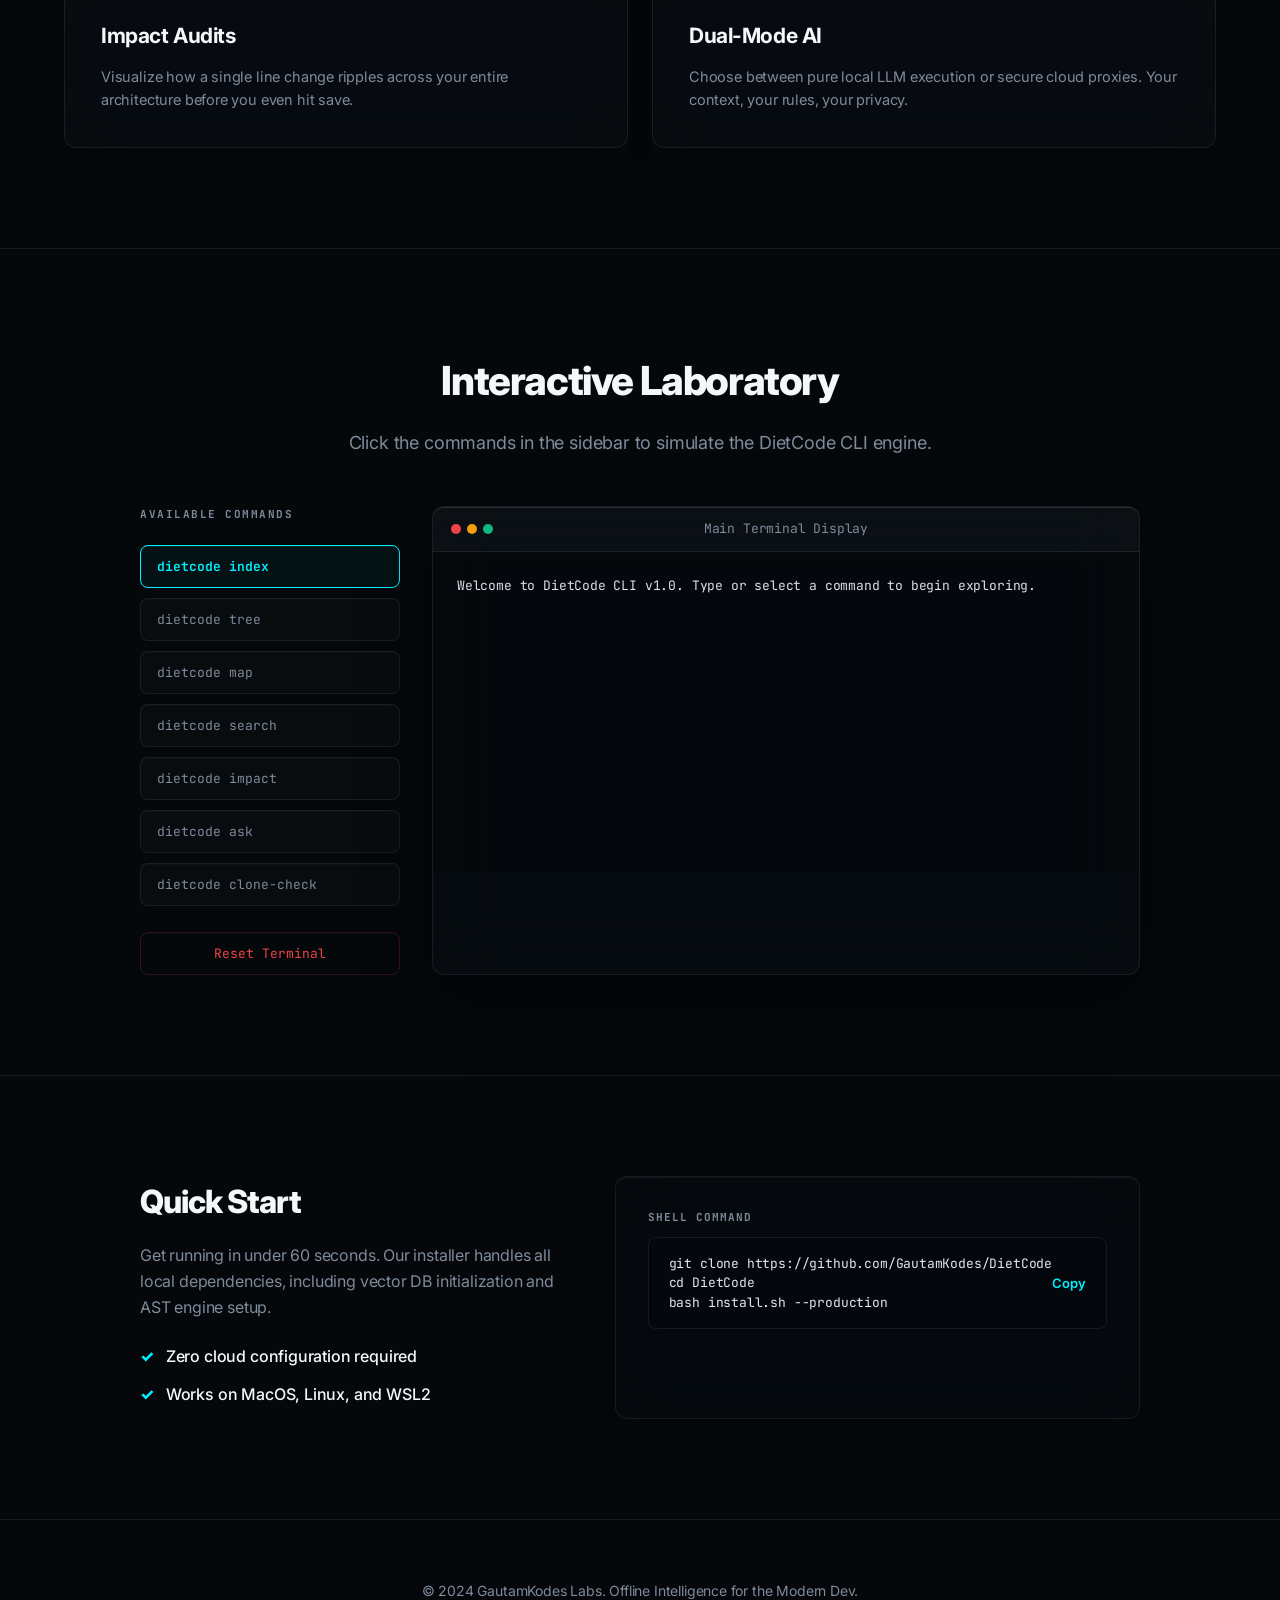
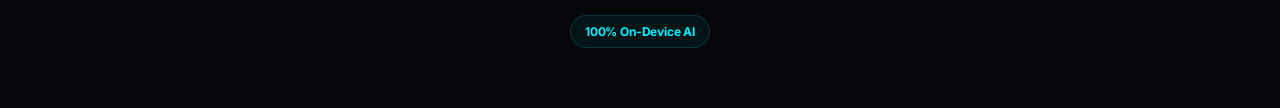
==== commit dcbffa89: "Update index.html" ====
--- a/web/index.html
+++ b/web/index.html
@@ -3,7 +3,7 @@
 <head>
   <meta charset="UTF-8">
   <meta name="viewport" content="width=device-width, initial-scale=1.0">
-  <title>DietCode 🥤 | On-Device AI Code Cartographer & Analyzer</title>
+  <title>DietCode | On-Device AI Code Cartographer & Analyzer</title>
   <meta name="description" content="An offline-ready, privacy-first local CLI utility that indexes codebases, maps dependency impact paths, performs semantic search, and runs codebase Q&A.">
   <link rel="stylesheet" href="style.css">
   <link rel="shortcut icon" href="logo.jpg" type="image/jpeg">
@@ -79,22 +79,22 @@
         <h2 class="section-title">Uncompromising Offline Intelligence</h2>
         <div class="features-grid">
           <div class="feature-card" id="feature-ast">
-            <div class="feature-icon">🌳</div>
+            <div class="feature-icon"></div>
             <h3>AST Parsing</h3>
             <p>Advanced syntax analysis for deep structural mapping across 40+ languages without an internet connection.</p>
           </div>
           <div class="feature-card" id="feature-search">
-            <div class="feature-icon">🔍</div>
+            <div class="feature-icon"></div>
             <h3>On-Device Search</h3>
             <p>Sub-millisecond semantic search powered by local vector embeddings stored in a blazing fast SQLite shell.</p>
           </div>
           <div class="feature-card" id="feature-impact">
-            <div class="feature-icon">🚨</div>
+            <div class="feature-icon"></div>
             <h3>Impact Audits</h3>
             <p>Visualize how a single line change ripples across your entire architecture before you even hit save.</p>
           </div>
           <div class="feature-card" id="feature-qa">
-            <div class="feature-icon">💬</div>
+            <div class="feature-icon"></div>
             <h3>Dual-Mode AI</h3>
             <p>Choose between pure local LLM execution or secure cloud proxies. Your context, your rules, your privacy.</p>
           </div>
